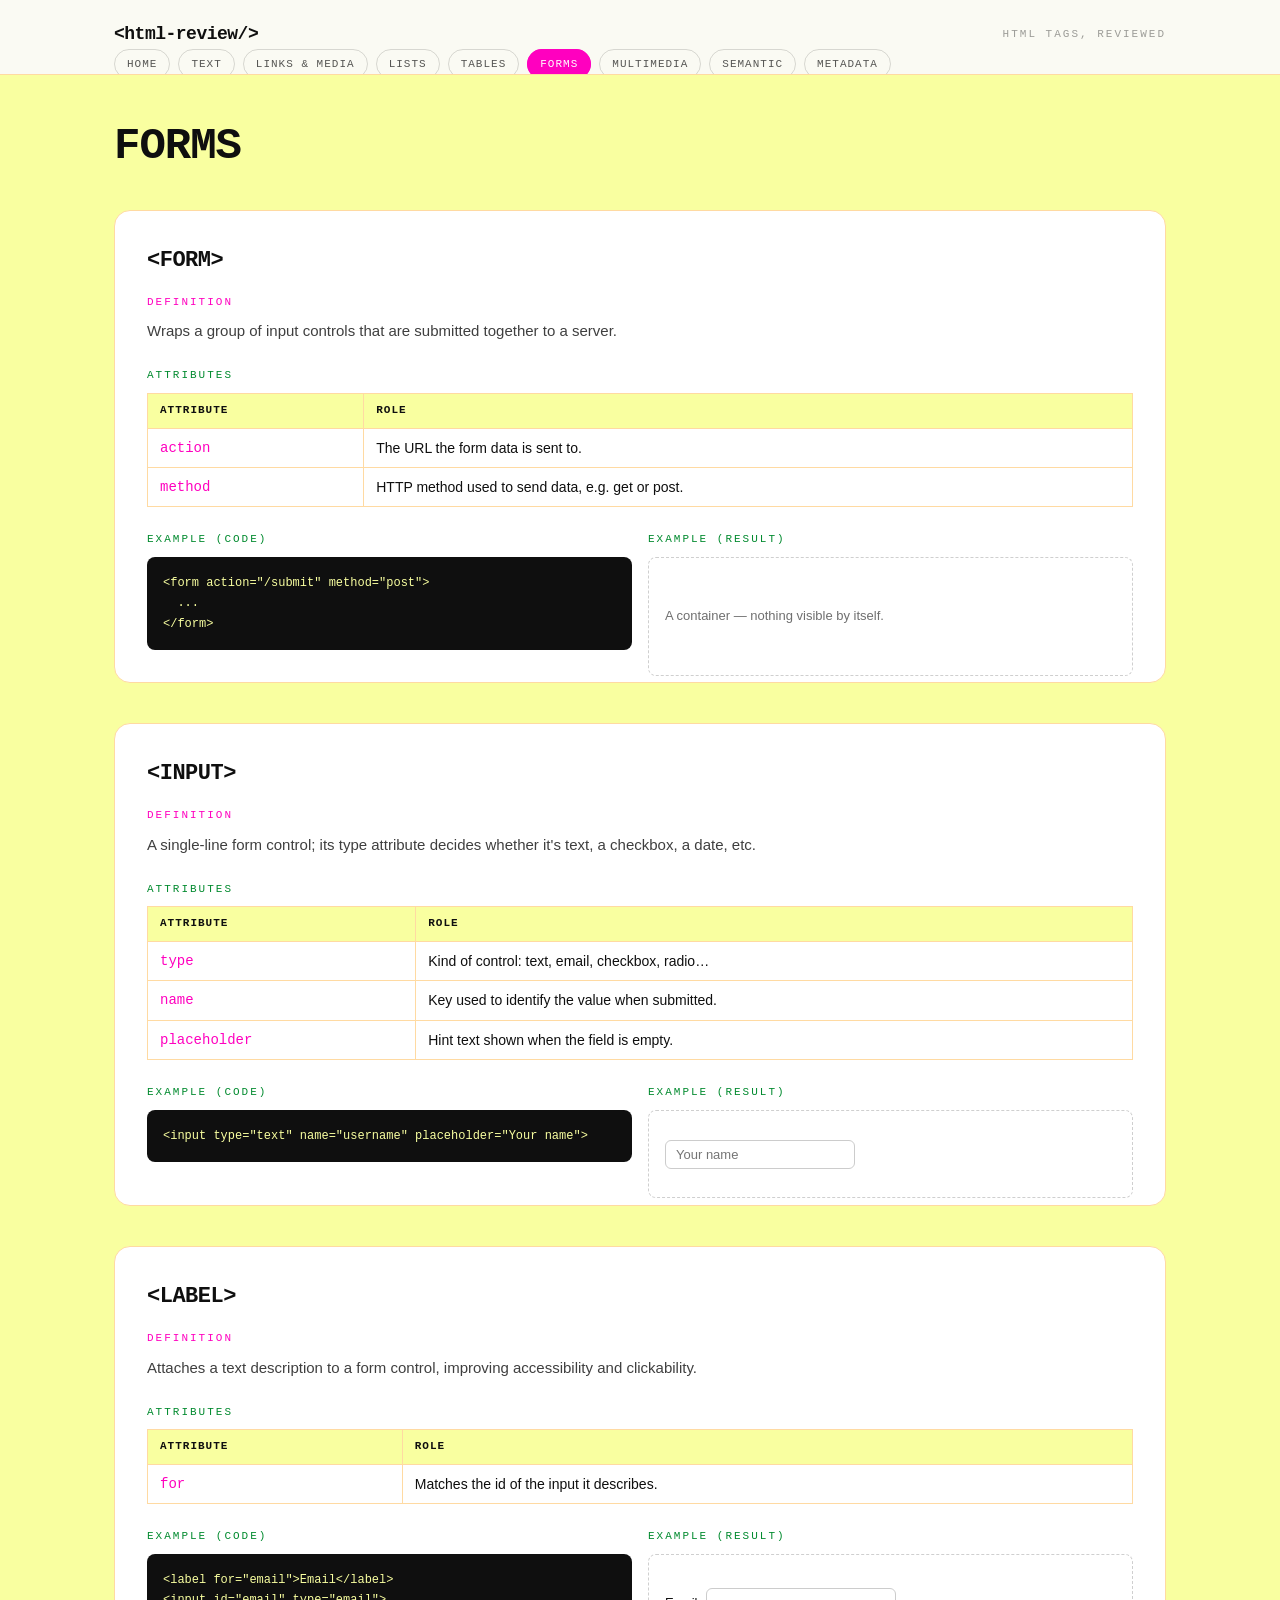
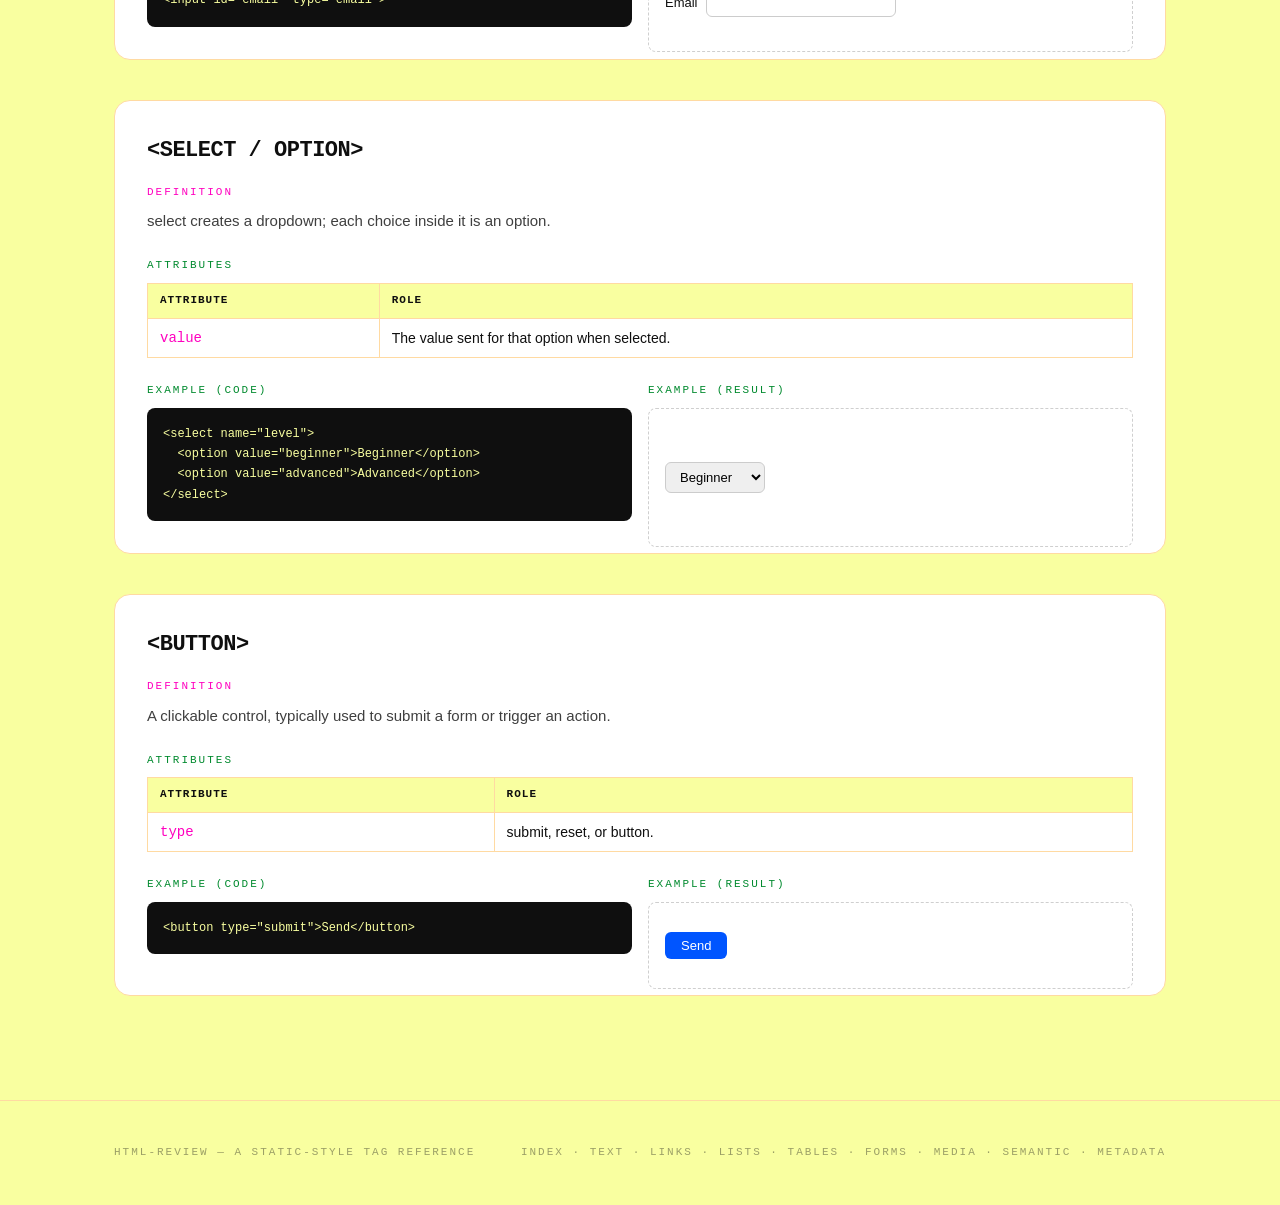
==== forms.html @ 8d71f999 "Initial commit" ====
<!DOCTYPE html>
<html lang="en">
<head>
  <meta charset="UTF-8">
  <meta name="viewport" content="width=device-width, initial-scale=1.0">
  <meta name="description" content="A review of HTML tags: definitions, attributes and examples.">
  <title>Forms — HTML Review</title>
  <link rel="stylesheet" href="css/style.css">
</head>
<body>
  <header class="site-header">
    <div class="container header-row">
      <a class="logo" href="index.html">&lt;html-review/&gt;</a>
      <span class="motto">HTML tags, reviewed</span>
    </div>
    <nav class="container">
      <ul class="nav-list">
          <li><a class="nav-pill" href="index.html">Home</a></li>
          <li><a class="nav-pill" href="text.html">Text</a></li>
          <li><a class="nav-pill" href="links.html">Links & Media</a></li>
          <li><a class="nav-pill" href="lists.html">Lists</a></li>
          <li><a class="nav-pill" href="tables.html">Tables</a></li>
          <li><a class="nav-pill active" href="forms.html">Forms</a></li>
          <li><a class="nav-pill" href="multimedia.html">Multimedia</a></li>
          <li><a class="nav-pill" href="semantic.html">Semantic</a></li>
          <li><a class="nav-pill" href="metadata.html">Metadata</a></li>
      </ul>
    </nav>
  </header>
  <main class="container page-main">
    <h1 class="page-title">Forms</h1>
    <section class="lesson-card">
      <h2 class="tag-title">&lt;form&gt;</h2>
      <div class="block">
        <p class="kicker">Definition</p>
        <p class="def">Wraps a group of input controls that are submitted together to a server.</p>
      </div>
      <div class="block">
        <p class="kicker kicker-green">Attributes</p>
        <table class="attr-table">
          <thead><tr><th>Attribute</th><th>Role</th></tr></thead>
          <tbody>
          <tr><td class="attr">action</td><td>The URL the form data is sent to.</td></tr>
          <tr><td class="attr">method</td><td>HTTP method used to send data, e.g. get or post.</td></tr>
          </tbody>
        </table>
      </div>
      <div class="demo-grid">
        <div>
          <p class="kicker kicker-green">Example (code)</p>
          <pre class="code"><code>&lt;form action="/submit" method="post"&gt;
  ...
&lt;/form&gt;</code></pre>
        </div>
        <div>
          <p class="kicker kicker-green">Example (result)</p>
          <div class="result"><span style="color:rgba(15,15,15,.6);font-size:13px">A container — nothing visible by itself.</span></div>
        </div>
      </div>
    </section>
    <section class="lesson-card">
      <h2 class="tag-title">&lt;input&gt;</h2>
      <div class="block">
        <p class="kicker">Definition</p>
        <p class="def">A single-line form control; its type attribute decides whether it's text, a checkbox, a date, etc.</p>
      </div>
      <div class="block">
        <p class="kicker kicker-green">Attributes</p>
        <table class="attr-table">
          <thead><tr><th>Attribute</th><th>Role</th></tr></thead>
          <tbody>
          <tr><td class="attr">type</td><td>Kind of control: text, email, checkbox, radio…</td></tr>
          <tr><td class="attr">name</td><td>Key used to identify the value when submitted.</td></tr>
          <tr><td class="attr">placeholder</td><td>Hint text shown when the field is empty.</td></tr>
          </tbody>
        </table>
      </div>
      <div class="demo-grid">
        <div>
          <p class="kicker kicker-green">Example (code)</p>
          <pre class="code"><code>&lt;input type="text" name="username" placeholder="Your name"&gt;</code></pre>
        </div>
        <div>
          <p class="kicker kicker-green">Example (result)</p>
          <div class="result"><input type="text" placeholder="Your name" style="border:1px solid #ccc;border-radius:6px;padding:6px 10px;font-size:13px"></div>
        </div>
      </div>
    </section>
    <section class="lesson-card">
      <h2 class="tag-title">&lt;label&gt;</h2>
      <div class="block">
        <p class="kicker">Definition</p>
        <p class="def">Attaches a text description to a form control, improving accessibility and clickability.</p>
      </div>
      <div class="block">
        <p class="kicker kicker-green">Attributes</p>
        <table class="attr-table">
          <thead><tr><th>Attribute</th><th>Role</th></tr></thead>
          <tbody>
          <tr><td class="attr">for</td><td>Matches the id of the input it describes.</td></tr>
          </tbody>
        </table>
      </div>
      <div class="demo-grid">
        <div>
          <p class="kicker kicker-green">Example (code)</p>
          <pre class="code"><code>&lt;label for="email"&gt;Email&lt;/label&gt;
&lt;input id="email" type="email"&gt;</code></pre>
        </div>
        <div>
          <p class="kicker kicker-green">Example (result)</p>
          <div class="result"><div style="display:flex;align-items:center;gap:8px"><label for="email-demo" style="font-size:13px">Email</label><input id="email-demo" type="email" style="border:1px solid #ccc;border-radius:6px;padding:6px 10px;font-size:13px"></div></div>
        </div>
      </div>
    </section>
    <section class="lesson-card">
      <h2 class="tag-title">&lt;select / option&gt;</h2>
      <div class="block">
        <p class="kicker">Definition</p>
        <p class="def">select creates a dropdown; each choice inside it is an option.</p>
      </div>
      <div class="block">
        <p class="kicker kicker-green">Attributes</p>
        <table class="attr-table">
          <thead><tr><th>Attribute</th><th>Role</th></tr></thead>
          <tbody>
          <tr><td class="attr">value</td><td>The value sent for that option when selected.</td></tr>
          </tbody>
        </table>
      </div>
      <div class="demo-grid">
        <div>
          <p class="kicker kicker-green">Example (code)</p>
          <pre class="code"><code>&lt;select name="level"&gt;
  &lt;option value="beginner"&gt;Beginner&lt;/option&gt;
  &lt;option value="advanced"&gt;Advanced&lt;/option&gt;
&lt;/select&gt;</code></pre>
        </div>
        <div>
          <p class="kicker kicker-green">Example (result)</p>
          <div class="result"><select style="border:1px solid #ccc;border-radius:6px;padding:6px 10px;font-size:13px"><option>Beginner</option><option>Advanced</option></select></div>
        </div>
      </div>
    </section>
    <section class="lesson-card">
      <h2 class="tag-title">&lt;button&gt;</h2>
      <div class="block">
        <p class="kicker">Definition</p>
        <p class="def">A clickable control, typically used to submit a form or trigger an action.</p>
      </div>
      <div class="block">
        <p class="kicker kicker-green">Attributes</p>
        <table class="attr-table">
          <thead><tr><th>Attribute</th><th>Role</th></tr></thead>
          <tbody>
          <tr><td class="attr">type</td><td>submit, reset, or button.</td></tr>
          </tbody>
        </table>
      </div>
      <div class="demo-grid">
        <div>
          <p class="kicker kicker-green">Example (code)</p>
          <pre class="code"><code>&lt;button type="submit"&gt;Send&lt;/button&gt;</code></pre>
        </div>
        <div>
          <p class="kicker kicker-green">Example (result)</p>
          <div class="result"><button style="background:#0055FF;color:#fff;border:none;border-radius:6px;padding:6px 16px;font-size:13px;cursor:pointer">Send</button></div>
        </div>
      </div>
    </section>
  </main>
  <footer class="site-footer">
    <div class="container footer-row">
      <p class="motto">html-review — a static-style tag reference</p>
      <p class="motto">index · text · links · lists · tables · forms · media · semantic · metadata</p>
    </div>
  </footer>
</body>
</html>
---- css/style.css ----
:root {
  --bg: #f9ffa0;
  --text: #0F0F0F;
  --accent: #ff00bf;
  --border: rgba(255, 218, 162);
}

* { box-sizing: border-box; }

body {
  font-family: 'Inter', 'Segoe UI', Arial, sans-serif;
  background: var(--bg);
  color: var(--text);
  line-height: 1.6;
  margin: 0;
}

h1, h2, h3, .logo, .kicker, .card-title, .tag-title {
  font-family: 'JetBrains Mono', 'Courier New', monospace;
}

.container { max-width: 1100px; margin: 0 auto; padding: 0 24px; }

.site-header {
  border-bottom: 1px solid var(--border);
  position: sticky; top: 0; z-index: 10;
  background: rgba(250, 250, 250, 0.92);
  backdrop-filter: blur(4px);
}
.header-row { display: flex; align-items: center; justify-content: space-between; padding-top: 20px; }
.logo { color: var(--text); text-decoration: none; font-weight: 800; font-size: 18px; letter-spacing: -0.5px; }
.motto { font-family: 'JetBrains Mono', monospace; font-size: 11px; text-transform: uppercase; letter-spacing: 2px; color: rgba(15, 15, 15, 0.4); }
nav { padding: 12px 24px 16px; overflow-x: auto; }
.nav-list { display: flex; gap: 8px; list-style: none; margin: 0; padding: 0; min-width: max-content; }
.nav-pill {
  font-family: 'JetBrains Mono', monospace; font-size: 11px; text-transform: uppercase; letter-spacing: 1px;
  padding: 8px 12px; border-radius: 99px; border: 1px solid rgba(15, 15, 15, 0.15);
  color: rgba(15, 15, 15, 0.7); text-decoration: none;
  transition: background 0.2s ease, color 0.2s ease, border-color 0.2s ease;
}
.nav-pill:hover { border-color: var(--accent); color: var(--accent); }
.nav-pill.active { background: var(--accent); color: #fff; border-color: var(--accent); }

.page-main { padding: 48px 24px 64px; }
.page-title, .hero-title {
  font-weight: 800; text-transform: uppercase; letter-spacing: -1px; line-height: 1.05;
  font-size: 44px; margin: 0 0 40px;
}
.hero { margin-bottom: 64px; }
.terminal-prompt { font-family: 'JetBrains Mono', monospace; font-size: 12px; text-transform: uppercase; letter-spacing: 2px; color: var(--accent); margin: 0 0 16px; }
.hero-sub { color: rgba(15, 15, 15, 0.7); max-width: 560px; font-size: 17px; margin: 0; }

.lesson-card { border: 1px solid var(--border); background: #fff; border-radius: 16px; padding: 32px; margin-bottom: 40px; }
.tag-title { font-size: 22px; font-weight: 800; text-transform: uppercase; letter-spacing: -0.5px; margin: 0 0 16px; }
.block { margin-bottom: 24px; }
.kicker { font-family: 'JetBrains Mono', monospace; font-size: 11px; text-transform: uppercase; letter-spacing: 2px; color: var(--accent); margin: 0 0 8px; }
.kicker-green { color: #008A2E; }
.def { color: rgba(15, 15, 15, 0.8); font-size: 15px; margin: 0; }

.attr-table { border-collapse: collapse; width: 100%; font-size: 14px; }
.attr-table th, .attr-table td { border: 1px solid var(--border); padding: 8px 12px; text-align: left; }
.attr-table th { background: var(--bg); font-family: 'JetBrains Mono', monospace; font-size: 11px; text-transform: uppercase; letter-spacing: 1px; }
.attr-table td.attr { font-family: 'JetBrains Mono', monospace; color: var(--accent); }

.demo-grid { display: grid; grid-template-columns: 1fr 1fr; gap: 16px; }
.code {
  background: var(--text); color: var(--bg); border-radius: 8px; padding: 16px;
  overflow-x: auto; font-family: 'JetBrains Mono', monospace; font-size: 12px; line-height: 1.7; margin: 0;
}
.result { border: 1px dashed rgba(15, 15, 15, 0.2); border-radius: 8px; padding: 16px; height: 100%; display: flex; align-items: center; }

.page-cards { margin-top: 64px; }
.cards-grid { display: grid; grid-template-columns: repeat(4, 1fr); gap: 12px; }
.page-card {
  border: 1px solid var(--border); border-radius: 12px; padding: 16px; text-decoration: none; color: var(--text);
  transition: background 0.2s ease, color 0.2s ease, border-color 0.2s ease;
}
.page-card:hover { background: var(--accent); color: #fff; border-color: var(--accent); }
.card-title { font-family: 'JetBrains Mono', monospace; font-size: 14px; font-weight: 700; text-transform: uppercase; margin: 0 0 4px; }
.card-desc { font-size: 12px; color: rgba(15, 15, 15, 0.6); margin: 0; }
.page-card:hover .card-desc { color: rgba(255, 255, 255, 0.8); }

.site-footer { border-top: 1px solid var(--border); }
.footer-row { display: flex; align-items: center; justify-content: space-between; flex-wrap: wrap; gap: 8px; padding: 32px 24px; }

@media (max-width: 900px) {
  .cards-grid { grid-template-columns: repeat(2, 1fr); }
  .page-title, .hero-title { font-size: 34px; }
}
@media (max-width: 640px) {
  .demo-grid { grid-template-columns: 1fr; }
  .cards-grid { grid-template-columns: 1fr; }
  .lesson-card { padding: 20px; }
}
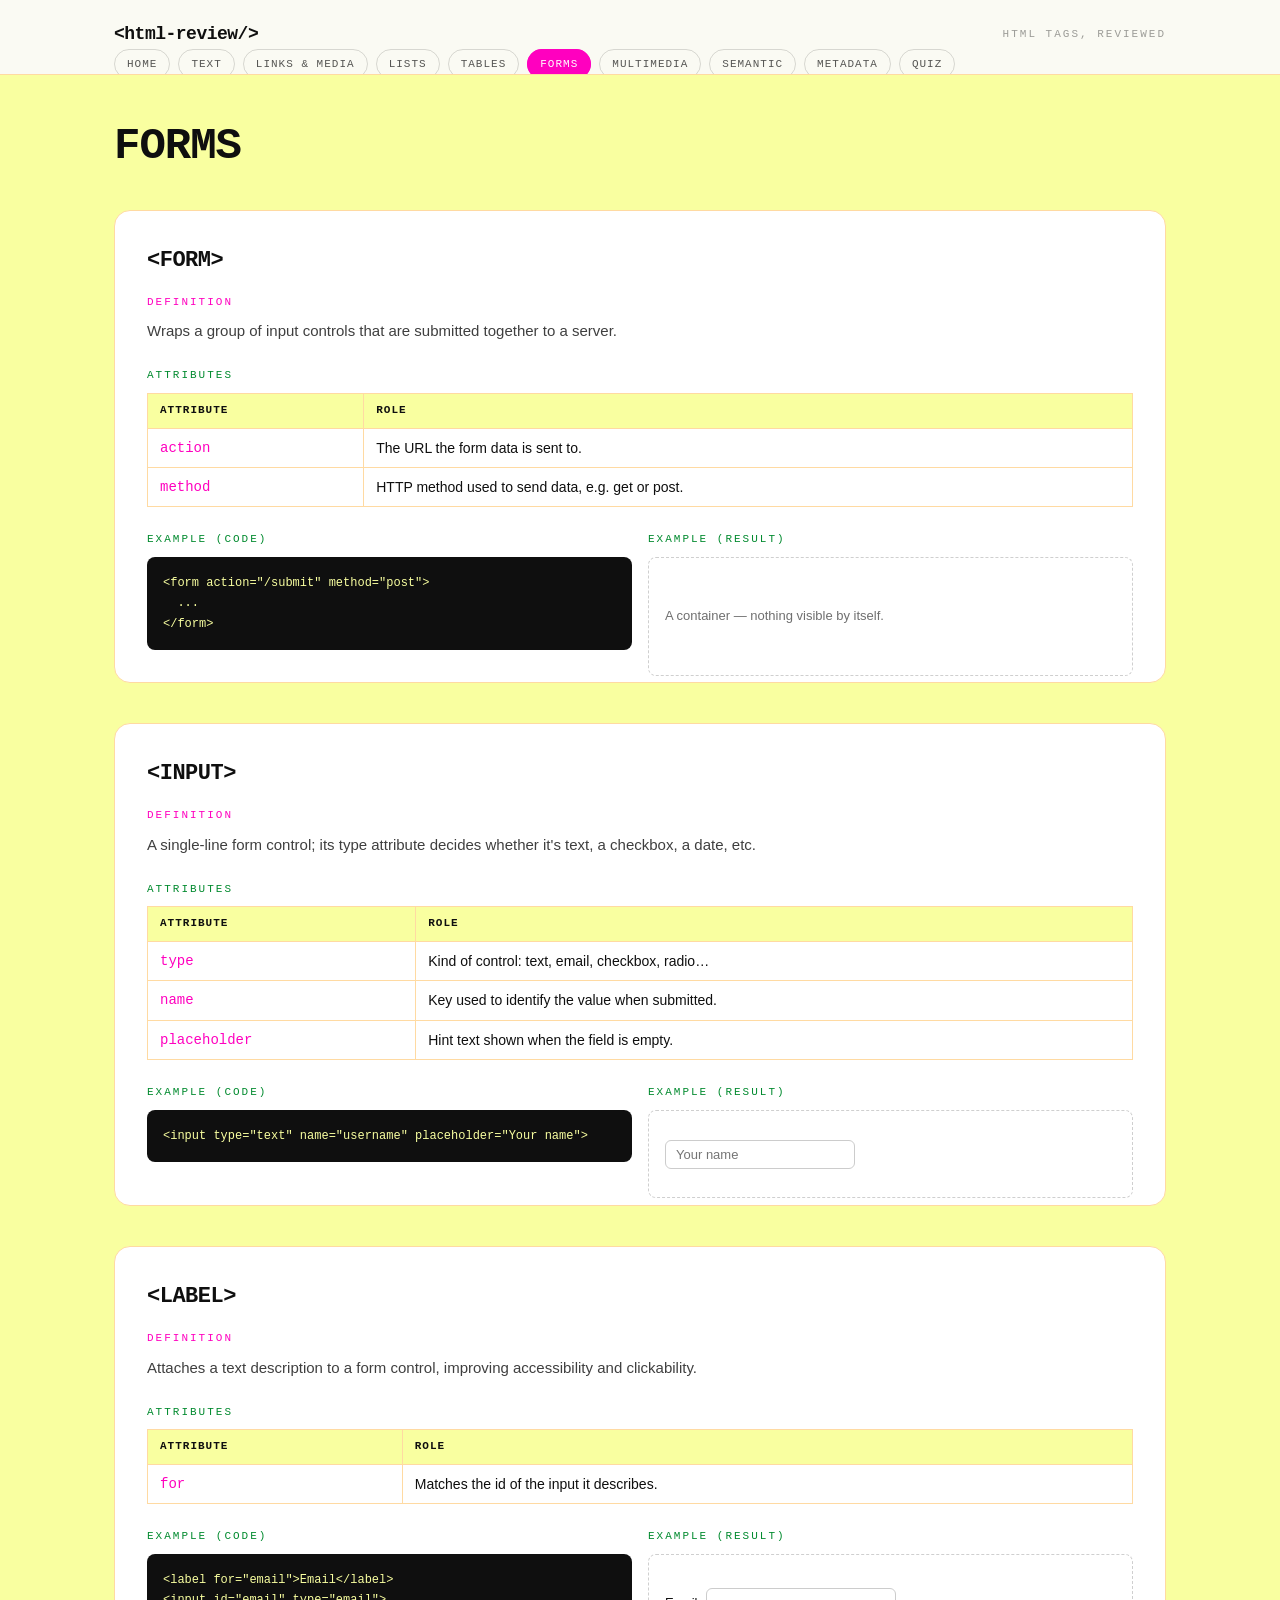
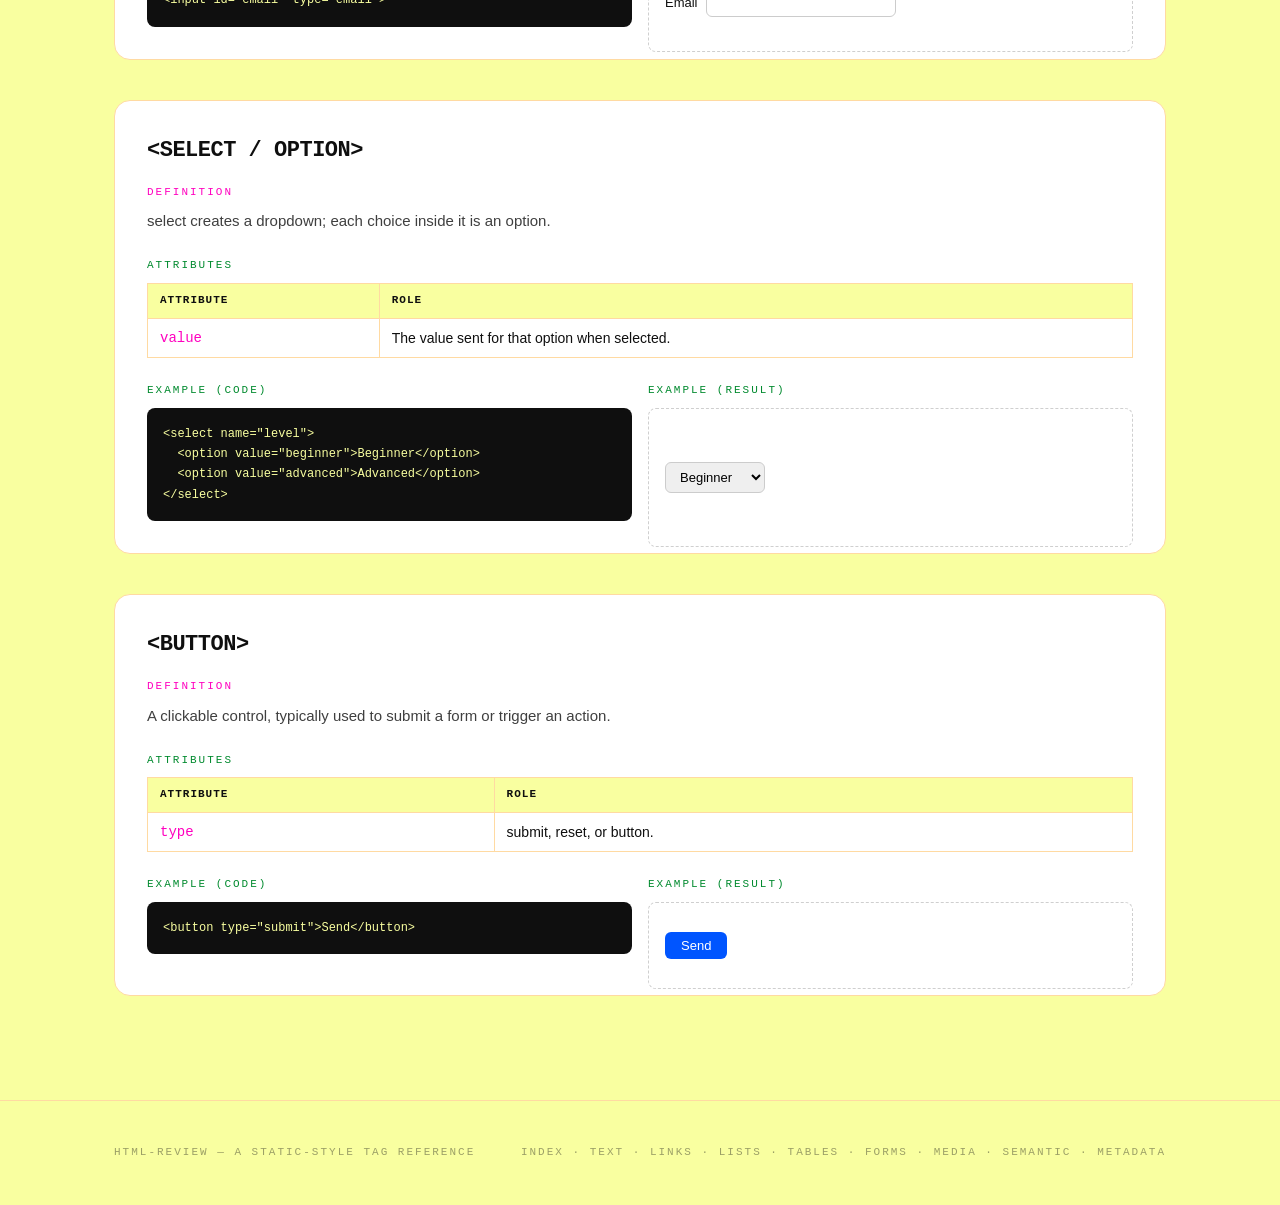
==== commit edda69cf: "quiz html" ====
--- a/forms.html
+++ b/forms.html
@@ -24,6 +24,7 @@
           <li><a class="nav-pill" href="multimedia.html">Multimedia</a></li>
           <li><a class="nav-pill" href="semantic.html">Semantic</a></li>
           <li><a class="nav-pill" href="metadata.html">Metadata</a></li>
+          <li><a class="nav-pill" href="quiz.html">Quiz</a></li>
       </ul>
     </nav>
   </header>
